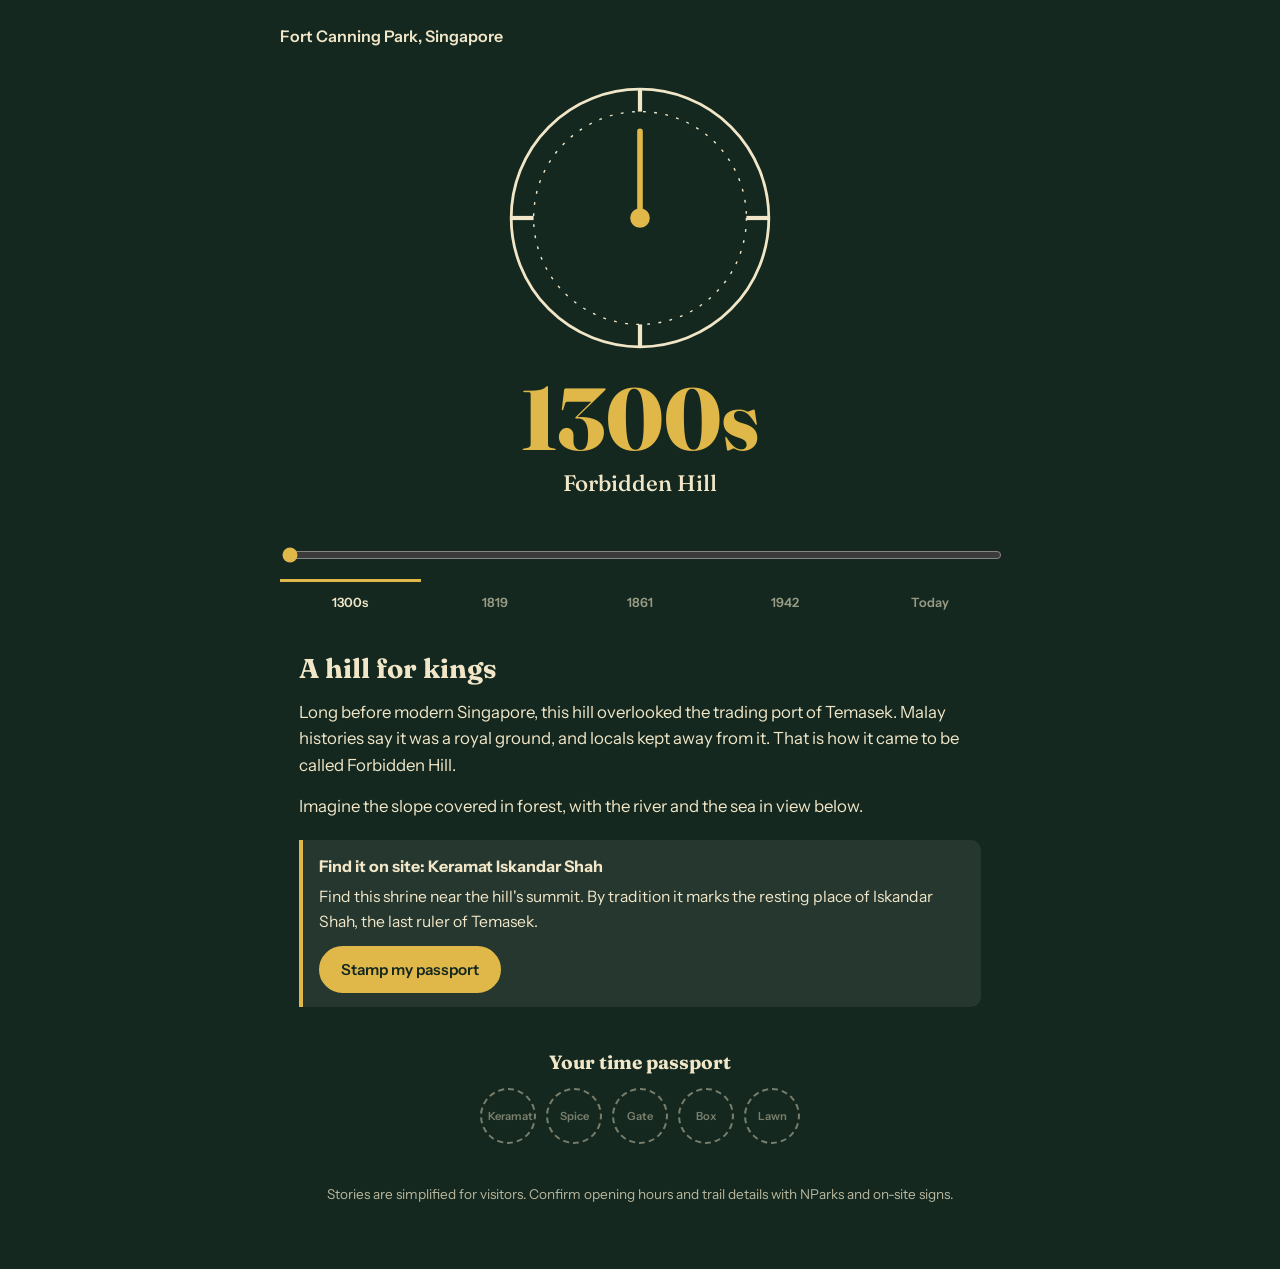
==== fortcanning.html @ 1389c536 "update" ====
<!DOCTYPE html>
<html lang="en">
<head>
<meta charset="utf-8">
<meta name="viewport" content="width=device-width, initial-scale=1">
<title>Fort Canning Time Portal</title>
<link rel="preconnect" href="https://fonts.googleapis.com">
<link rel="preconnect" href="https://fonts.gstatic.com" crossorigin>
<link href="https://fonts.googleapis.com/css2?family=Fraunces:opsz,wght@9..144,500;9..144,800&family=Instrument+Sans:wght@400;600&display=swap" rel="stylesheet">
<style>
  :root {
    --bg: #14281f; --ink: #f1e7c8; --accent: #e0b84a; --panel: rgba(255,255,255,.07);
    --display: "Fraunces", Georgia, serif;
    --body: "Instrument Sans", system-ui, sans-serif;
  }
  * { box-sizing: border-box; }
  html, body { margin: 0; }
  body {
    background: var(--bg); color: var(--ink); font-family: var(--body);
    line-height: 1.6; min-height: 100vh;
    transition: background .8s ease, color .8s ease;
  }
  main { max-width: 760px; margin: 0 auto; padding: 24px 20px 64px; }
  header p { margin: 0; font-weight: 600; }

  /* Hero: the dial and the year */
  .hero { text-align: center; padding: 28px 0 8px; }
  .dial { width: min(70vw, 280px); height: auto; display: block; margin: 0 auto; }
  .dial .ring { transform-origin: 100px 100px; transition: transform 1s cubic-bezier(.3,.8,.2,1); }
  .dial circle, .dial line { stroke: var(--ink); fill: none; transition: stroke .8s; }
  .dial .hand { stroke: var(--accent); stroke-width: 4; stroke-linecap: round; }
  .dial .dot { fill: var(--accent); stroke: none; }
  .year {
    font-family: var(--display); font-weight: 800; font-size: clamp(3rem, 14vw, 5.5rem);
    line-height: 1; margin: 16px 0 4px; color: var(--accent); transition: color .8s;
  }
  .era-name { font-family: var(--display); font-weight: 500; font-size: 1.4rem; margin: 0; }

  /* Slider */
  .slider-wrap { margin: 28px 0 8px; }
  input[type=range] { width: 100%; accent-color: var(--accent); height: 32px; }
  .stops { display: flex; justify-content: space-between; gap: 4px; }
  .stops button {
    flex: 1; background: none; border: 0; color: var(--ink); opacity: .6;
    font: 600 .8rem var(--body); padding: 10px 2px; cursor: pointer; min-height: 44px;
    border-top: 3px solid transparent;
  }
  .stops button[aria-current="true"] { opacity: 1; border-top-color: var(--accent); }

  /* Story */
  article { margin-top: 24px; max-width: 62ch; margin-inline: auto; }
  article h2 { font-family: var(--display); font-size: 1.7rem; margin: 0 0 8px; }
  article p { margin: 0 0 14px; font-size: 1.05rem; }
  .spot {
    background: var(--panel); border-left: 4px solid var(--accent);
    padding: 14px 16px; border-radius: 0 10px 10px 0; margin-top: 20px;
  }
  .spot h3 { margin: 0 0 4px; font-size: 1rem; }
  .spot p { margin: 0 0 12px; font-size: .98rem; }
  .stamp {
    background: var(--accent); color: var(--bg); border: 2px solid var(--accent); border-radius: 999px;
    font: 600 .95rem var(--body); padding: 12px 20px; min-height: 44px; cursor: pointer;
    transition: background .2s ease, color .2s ease, border-color .2s ease, transform .15s ease;
  }
  .stamp:hover { transform: translateY(-1px); filter: brightness(1.08); }
  .stamp.stamped {
    background: transparent;
    color: var(--ink);
    border-color: var(--accent);
  }
  .stamp.stamped:hover {
    background: var(--panel);
    color: var(--accent);
  }

  /* Passport */
  .passport { margin-top: 40px; text-align: center; }
  .passport h2 { font-family: var(--display); font-size: 1.2rem; margin: 0 0 10px; }
  .badges { display: flex; justify-content: center; gap: 10px; flex-wrap: wrap; }
  .badge {
    width: 56px; height: 56px; border-radius: 50%; display: grid; place-items: center;
    border: 2px dashed var(--ink); opacity: .45; font-size: .7rem; font-weight: 600;
    transition: all .4s; background: none; color: var(--ink); cursor: pointer; font-family: var(--body);
  }
  .badge:hover { opacity: .85; transform: scale(1.06); }
  .badge.got { opacity: 1; border-style: solid; background: var(--accent); color: var(--bg); border-color: var(--accent); }

  footer { margin-top: 40px; font-size: .85rem; opacity: .75; text-align: center; }

  :focus-visible { outline: 3px solid var(--accent); outline-offset: 3px; }
  @media (prefers-reduced-motion: reduce) {
    * { transition: none !important; }
  }
</style>
</head>
<body>
<main>
  <header><p>Fort Canning Park, Singapore</p></header>

  <section class="hero" aria-label="Time dial">
    <svg class="dial" viewBox="0 0 200 200" aria-hidden="true">
      <g class="ring" id="ring">
        <circle cx="100" cy="100" r="92" stroke-width="2"/>
        <circle cx="100" cy="100" r="76" stroke-width="1" stroke-dasharray="2 6"/>
        <line x1="100" y1="8" x2="100" y2="24" stroke-width="3"/>
        <line x1="192" y1="100" x2="176" y2="100" stroke-width="3"/>
        <line x1="100" y1="192" x2="100" y2="176" stroke-width="3"/>
        <line x1="8" y1="100" x2="24" y2="100" stroke-width="3"/>
      </g>
      <line class="hand" x1="100" y1="100" x2="100" y2="38"/>
      <circle class="dot" cx="100" cy="100" r="7"/>
    </svg>
    <div class="year" id="year">1300s</div>
    <p class="era-name" id="eraName">Forbidden Hill</p>
  </section>

  <section class="slider-wrap" aria-label="Choose an era">
    <label for="slider" class="visually-hidden" style="position:absolute;left:-9999px">Era</label>
    <input type="range" id="slider" min="0" max="4" step="1" value="0">
    <div class="stops" id="stops"></div>
  </section>

  <article id="story" aria-live="polite"></article>

  <section class="passport" aria-label="Time passport">
    <h2>Your time passport</h2>
    <div class="badges" id="badges"></div>
  </section>

  <footer>
    Stories are simplified for visitors. Confirm opening hours and trail details with NParks and on-site signs.
  </footer>
</main>

<script>
  // ---- 1. Content: edit this to change the experience ----
  const ERAS = [
    {
      short: "1300s", year: "1300s", name: "Forbidden Hill",
      title: "A hill for kings",
      story: [
        "Long before modern Singapore, this hill overlooked the trading port of Temasek. Malay histories say it was a royal ground, and locals kept away from it. That is how it came to be called Forbidden Hill.",
        "Imagine the slope covered in forest, with the river and the sea in view below."
      ],
      spot: { id: "keramat", label: "Keramat", place: "Keramat Iskandar Shah",
        tip: "Find this shrine near the hill's summit. By tradition it marks the resting place of Iskandar Shah, the last ruler of Temasek." },
      colors: { bg: "#14281f", ink: "#f1e7c8", accent: "#e0b84a" }
    },
    {
      short: "1819", year: "1819", name: "Government Hill",
      title: "A new British settlement",
      story: [
        "In 1819 Stamford Raffles arrived and Singapore became a British trading post. The hill was chosen for the first government buildings and Raffles' residence, so it became known as Government Hill.",
        "Raffles also set up an experimental botanical garden on the slope to test crops such as nutmeg and clove."
      ],
      spot: { id: "spice", label: "Spice", place: "Raffles Garden and Spice Garden",
        tip: "Walk the Spice Garden and look for nutmeg, clove, and other plants like those once trialled here." },
      colors: { bg: "#123247", ink: "#eaf3f2", accent: "#8fd3c7" }
    },
    {
      short: "1861", year: "1861", name: "Fort Canning",
      title: "A fort above the harbour",
      story: [
        "In the 1850s and 60s the government moved down the hill and a fort was built on top. It was named after Viscount Canning, then Governor-General of India.",
        "Soldiers lived in barracks here, and the hill became a military site for the next century."
      ],
      spot: { id: "gate", label: "Gate", place: "Fort Gate and old fort walls",
        tip: "Look for the gothic-style fort gate and the stretches of old wall. Run your hand along the brickwork." },
      colors: { bg: "#3f2420", ink: "#f6eadf", accent: "#f0c987" }
    },
    {
      short: "1942", year: "1942", name: "The Battle Box",
      title: "Command centre underground",
      story: [
        "Beneath the hill, a network of bunkers served as the British command centre during the Battle of Singapore in early 1942.",
        "Key decisions were made here as the situation worsened, and the fall of Singapore followed in February. Today the Battle Box is a museum, so you can step inside."
      ],
      spot: { id: "battlebox", label: "Box", place: "The Battle Box",
        tip: "Join the guided tour to walk the corridors and rooms. Check ticket details before you go." },
      colors: { bg: "#232427", ink: "#e8e8e2", accent: "#ffb000" }
    },
    {
      short: "Today", year: "Today", name: "Park of many layers",
      title: "Four eras under your feet",
      story: [
        "Now the hill is a green park used for picnics, concerts, and heritage walks. Every path you take crosses layers of the stories you just travelled through.",
        "Take a moment at the top. You are standing where kings, traders, soldiers, and gardeners stood before you."
      ],
      spot: { id: "green", label: "Lawn", place: "Fort Canning Green",
        tip: "Sit on the lawn and look back downhill. Spot the city skyline, then picture the forest again." },
      colors: { bg: "#e6eede", ink: "#1b2b1e", accent: "#2d7a4d" }
    }
  ];

  // ---- 2. State and storage (safe if storage is blocked) ----
  const KEY = "fcTimePassport";
  let visited = [];
  try { visited = JSON.parse(localStorage.getItem(KEY)) || []; } catch (e) {}
  function save() { try { localStorage.setItem(KEY, JSON.stringify(visited)); } catch (e) {} }

  // ---- 3. Elements ----
  const $ = id => document.getElementById(id);
  const slider = $("slider"), stops = $("stops"), story = $("story");
  const root = document.documentElement.style;

  // Era buttons under slider
  ERAS.forEach((era, i) => {
    const b = document.createElement("button");
    b.textContent = era.short;
    b.addEventListener("click", () => { slider.value = i; render(i); });
    stops.appendChild(b);
  });

  // ---- 4. Render ----
  function render(i) {
    const era = ERAS[i];
    root.setProperty("--bg", era.colors.bg);
    root.setProperty("--ink", era.colors.ink);
    root.setProperty("--accent", era.colors.accent);
    $("year").textContent = era.year;
    $("eraName").textContent = era.name;
    $("ring").style.transform = "rotate(" + (i * 72) + "deg)";
    [...stops.children].forEach((b, n) => b.setAttribute("aria-current", n === i));

    const done = visited.includes(era.spot.id);
    story.innerHTML =
      "<h2>" + era.title + "</h2>" +
      era.story.map(p => "<p>" + p + "</p>").join("") +
      '<div class="spot"><h3>Find it on site: ' + era.spot.place + "</h3>" +
      "<p>" + era.spot.tip + "</p>" +
      '<button class="stamp' + (done ? " stamped" : "") + '" id="stampBtn" title="' + (done ? "Click to unstamp" : "Click to stamp") + '">' +
      (done ? "✓ Stamped · Click to unstamp" : "Stamp my passport") + "</button></div>";

    const btn = $("stampBtn");
    btn.addEventListener("click", () => {
      if (done) {
        visited = visited.filter(id => id !== era.spot.id);
      } else {
        visited.push(era.spot.id);
      }
      save();
      render(i);
      renderBadges();
    });
  }

  function renderBadges() {
    $("badges").innerHTML = ERAS.map((e, idx) =>
      '<button type="button" class="badge' + (visited.includes(e.spot.id) ? " got" : "") +
      '" title="' + e.spot.place + (visited.includes(e.spot.id) ? " (Stamped - click to view)" : " (Click to view)") +
      '" data-idx="' + idx + '">' + e.spot.label + "</button>").join("");

    $("badges").querySelectorAll(".badge").forEach(b => {
      b.addEventListener("click", () => {
        const idx = +b.getAttribute("data-idx");
        slider.value = idx;
        render(idx);
      });
    });
  }

  slider.addEventListener("input", () => render(+slider.value));
  render(0);
  renderBadges();
</script>
</body>
</html>
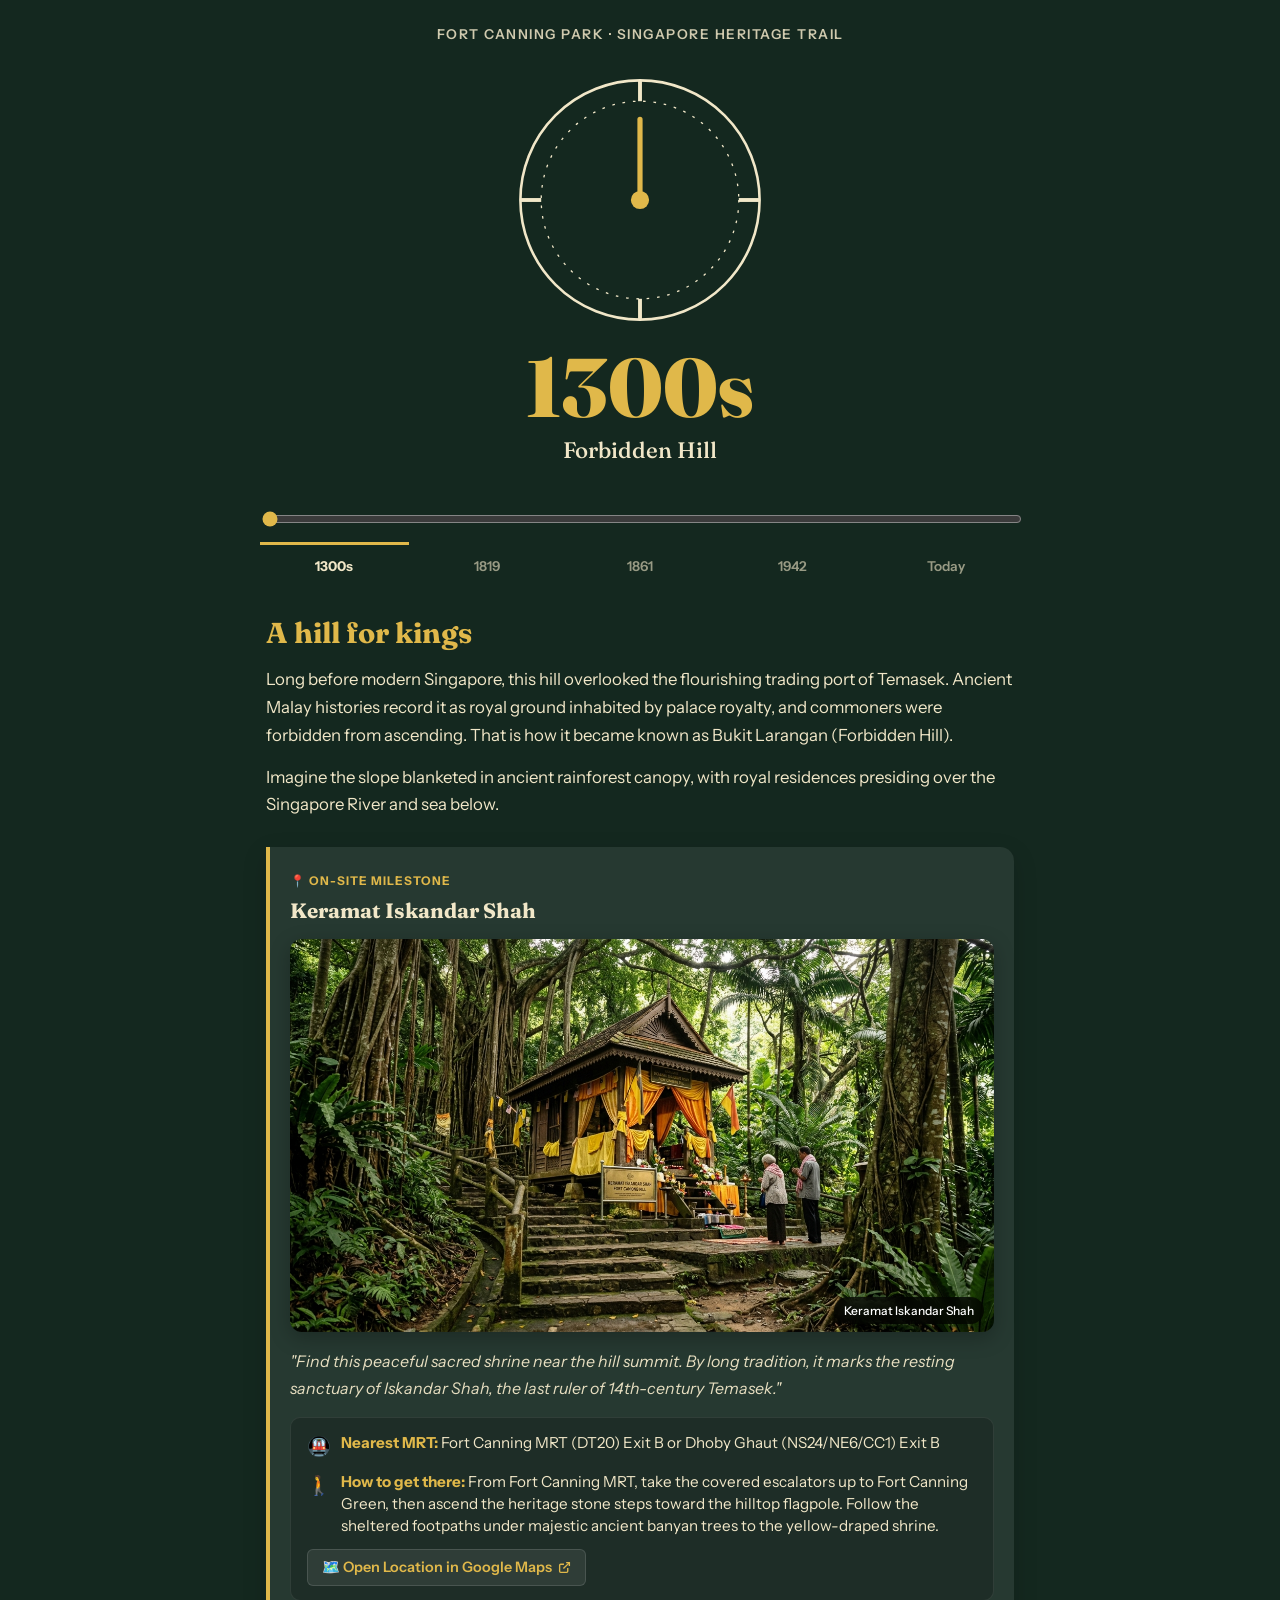
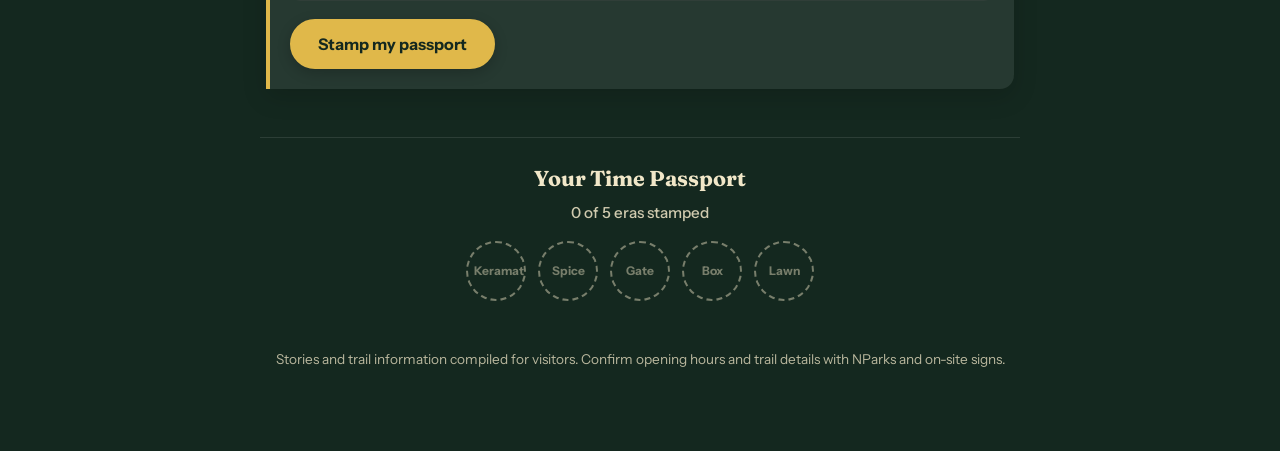
==== commit 14477efc: "updated" ====
--- a/fortcanning.html
+++ b/fortcanning.html
@@ -3,13 +3,13 @@
 <head>
 <meta charset="utf-8">
 <meta name="viewport" content="width=device-width, initial-scale=1">
-<title>Fort Canning Time Portal</title>
+<title>Fort Canning Time Portal · 700 Years of Singapore History</title>
 <link rel="preconnect" href="https://fonts.googleapis.com">
 <link rel="preconnect" href="https://fonts.gstatic.com" crossorigin>
-<link href="https://fonts.googleapis.com/css2?family=Fraunces:opsz,wght@9..144,500;9..144,800&family=Instrument+Sans:wght@400;600&display=swap" rel="stylesheet">
+<link href="https://fonts.googleapis.com/css2?family=Fraunces:opsz,wght@9..144,500;9..144,700;9..144,800&family=Instrument+Sans:wght@400;500;600;700&display=swap" rel="stylesheet">
 <style>
   :root {
-    --bg: #14281f; --ink: #f1e7c8; --accent: #e0b84a; --panel: rgba(255,255,255,.07);
+    --bg: #14281f; --ink: #f1e7c8; --accent: #e0b84a; --panel: rgba(255,255,255,.08);
     --display: "Fraunces", Georgia, serif;
     --body: "Instrument Sans", system-ui, sans-serif;
   }
@@ -20,82 +20,245 @@
     line-height: 1.6; min-height: 100vh;
     transition: background .8s ease, color .8s ease;
   }
-  main { max-width: 760px; margin: 0 auto; padding: 24px 20px 64px; }
-  header p { margin: 0; font-weight: 600; }
+  main { max-width: 800px; margin: 0 auto; padding: 24px 20px 80px; }
+  header { text-align: center; }
+  header p { margin: 0; font-weight: 600; letter-spacing: 1.5px; text-transform: uppercase; font-size: 0.85rem; opacity: 0.85; }
 
   /* Hero: the dial and the year */
-  .hero { text-align: center; padding: 28px 0 8px; }
-  .dial { width: min(70vw, 280px); height: auto; display: block; margin: 0 auto; }
+  .hero { text-align: center; padding: 24px 0 8px; }
+  .dial { width: min(70vw, 260px); height: auto; display: block; margin: 0 auto; }
   .dial .ring { transform-origin: 100px 100px; transition: transform 1s cubic-bezier(.3,.8,.2,1); }
   .dial circle, .dial line { stroke: var(--ink); fill: none; transition: stroke .8s; }
   .dial .hand { stroke: var(--accent); stroke-width: 4; stroke-linecap: round; }
   .dial .dot { fill: var(--accent); stroke: none; }
   .year {
-    font-family: var(--display); font-weight: 800; font-size: clamp(3rem, 14vw, 5.5rem);
+    font-family: var(--display); font-weight: 800; font-size: clamp(3rem, 13vw, 5.2rem);
     line-height: 1; margin: 16px 0 4px; color: var(--accent); transition: color .8s;
   }
   .era-name { font-family: var(--display); font-weight: 500; font-size: 1.4rem; margin: 0; }
 
   /* Slider */
-  .slider-wrap { margin: 28px 0 8px; }
-  input[type=range] { width: 100%; accent-color: var(--accent); height: 32px; }
+  .slider-wrap { margin: 24px 0 8px; }
+  input[type=range] { width: 100%; accent-color: var(--accent); height: 32px; cursor: pointer; }
   .stops { display: flex; justify-content: space-between; gap: 4px; }
   .stops button {
     flex: 1; background: none; border: 0; color: var(--ink); opacity: .6;
-    font: 600 .8rem var(--body); padding: 10px 2px; cursor: pointer; min-height: 44px;
-    border-top: 3px solid transparent;
-  }
-  .stops button[aria-current="true"] { opacity: 1; border-top-color: var(--accent); }
+    font: 600 .85rem var(--body); padding: 10px 2px; cursor: pointer; min-height: 44px;
+    border-top: 3px solid transparent; transition: all .2s;
+  }
+  .stops button:hover { opacity: .9; }
+  .stops button[aria-current="true"] { opacity: 1; border-top-color: var(--accent); font-weight: 700; }
 
   /* Story */
-  article { margin-top: 24px; max-width: 62ch; margin-inline: auto; }
-  article h2 { font-family: var(--display); font-size: 1.7rem; margin: 0 0 8px; }
-  article p { margin: 0 0 14px; font-size: 1.05rem; }
+  article { margin-top: 24px; max-width: 68ch; margin-inline: auto; }
+  article h2 { font-family: var(--display); font-size: 1.8rem; margin: 0 0 10px; color: var(--accent); }
+  article p { margin: 0 0 14px; font-size: 1.05rem; line-height: 1.65; }
+
+  /* Spot card */
   .spot {
     background: var(--panel); border-left: 4px solid var(--accent);
-    padding: 14px 16px; border-radius: 0 10px 10px 0; margin-top: 20px;
-  }
-  .spot h3 { margin: 0 0 4px; font-size: 1rem; }
-  .spot p { margin: 0 0 12px; font-size: .98rem; }
+    padding: 20px; border-radius: 0 14px 14px 0; margin-top: 28px;
+    box-shadow: 0 8px 24px rgba(0,0,0,.15);
+  }
+  .spot-tag {
+    display: inline-block; font-size: 0.75rem; font-weight: 700;
+    text-transform: uppercase; letter-spacing: 1px; color: var(--accent);
+    margin-bottom: 4px;
+  }
+  .spot h3 { margin: 0 0 12px; font-size: 1.3rem; font-family: var(--display); }
+
+  /* Spot Image */
+  .spot-media {
+    width: 100%; border-radius: 12px; overflow: hidden;
+    margin: 12px 0 16px; position: relative;
+    box-shadow: 0 6px 20px rgba(0,0,0,.25);
+    background: rgba(0,0,0,.2);
+  }
+  .spot-media img {
+    width: 100%; height: auto; max-height: 400px;
+    object-fit: cover; display: block;
+    transition: transform .5s cubic-bezier(.2,.8,.2,1);
+  }
+  .spot-media:hover img { transform: scale(1.03); }
+  .media-caption {
+    position: absolute; bottom: 8px; right: 10px;
+    background: rgba(0,0,0,.7); backdrop-filter: blur(6px);
+    color: #fff; font-size: 0.75rem; font-weight: 500;
+    padding: 4px 10px; border-radius: 20px; pointer-events: none;
+  }
+
+  .spot-tip { font-size: 1rem; margin: 0 0 16px; opacity: .95; font-style: italic; }
+
+  /* Transit / How to go there */
+  .spot-directions {
+    background: rgba(0,0,0,.2); border-radius: 10px;
+    padding: 14px 16px; margin: 16px 0; font-size: .95rem;
+    border: 1px solid rgba(255,255,255,.08);
+  }
+  .dir-item {
+    display: flex; gap: 10px; align-items: flex-start;
+    margin-bottom: 10px; line-height: 1.45;
+  }
+  .dir-item:last-of-type { margin-bottom: 12px; }
+  .dir-icon { font-size: 1.2rem; flex-shrink: 0; margin-top: 1px; }
+  .dir-content strong { color: var(--accent); }
+  .map-link {
+    display: inline-flex; align-items: center; gap: 6px;
+    color: var(--accent); font-weight: 600; text-decoration: none;
+    font-size: .9rem; padding: 6px 14px; background: var(--panel);
+    border-radius: 6px; border: 1px solid rgba(255,255,255,.12);
+    transition: all .2s ease;
+  }
+  .map-link:hover {
+    background: var(--accent); color: var(--bg);
+  }
+
+  /* Stamp button */
+  .spot-action { margin-top: 18px; }
   .stamp {
-    background: var(--accent); color: var(--bg); border: 2px solid var(--accent); border-radius: 999px;
-    font: 600 .95rem var(--body); padding: 12px 20px; min-height: 44px; cursor: pointer;
-    transition: background .2s ease, color .2s ease, border-color .2s ease, transform .15s ease;
-  }
-  .stamp:hover { transform: translateY(-1px); filter: brightness(1.08); }
+    background: var(--accent); color: var(--bg); border: 2px solid var(--accent);
+    border-radius: 999px; font: 700 1rem var(--body); padding: 13px 26px;
+    min-height: 48px; cursor: pointer; display: inline-flex; align-items: center; gap: 8px;
+    transition: all .2s ease; box-shadow: 0 4px 14px rgba(0,0,0,.2);
+  }
+  .stamp:hover { transform: translateY(-2px); filter: brightness(1.08); box-shadow: 0 6px 18px rgba(0,0,0,.3); }
   .stamp.stamped {
-    background: transparent;
-    color: var(--ink);
-    border-color: var(--accent);
+    background: transparent; color: var(--ink); border-color: var(--accent);
   }
   .stamp.stamped:hover {
-    background: var(--panel);
-    color: var(--accent);
+    background: var(--panel); color: var(--accent);
   }
 
   /* Passport */
-  .passport { margin-top: 40px; text-align: center; }
-  .passport h2 { font-family: var(--display); font-size: 1.2rem; margin: 0 0 10px; }
-  .badges { display: flex; justify-content: center; gap: 10px; flex-wrap: wrap; }
+  .passport {
+    margin-top: 48px; text-align: center; padding-top: 24px;
+    border-top: 1px solid rgba(255,255,255,.1);
+  }
+  .passport h2 { font-family: var(--display); font-size: 1.35rem; margin: 0 0 4px; }
+  .passport-status { font-size: .95rem; opacity: .85; margin: 0 0 16px; font-weight: 500; }
+  .badges { display: flex; justify-content: center; gap: 12px; flex-wrap: wrap; margin-bottom: 20px; }
   .badge {
-    width: 56px; height: 56px; border-radius: 50%; display: grid; place-items: center;
-    border: 2px dashed var(--ink); opacity: .45; font-size: .7rem; font-weight: 600;
-    transition: all .4s; background: none; color: var(--ink); cursor: pointer; font-family: var(--body);
-  }
-  .badge:hover { opacity: .85; transform: scale(1.06); }
-  .badge.got { opacity: 1; border-style: solid; background: var(--accent); color: var(--bg); border-color: var(--accent); }
-
-  footer { margin-top: 40px; font-size: .85rem; opacity: .75; text-align: center; }
+    width: 60px; height: 60px; border-radius: 50%; display: grid; place-items: center;
+    border: 2px dashed var(--ink); opacity: .45; font-size: .75rem; font-weight: 700;
+    transition: all .3s cubic-bezier(.2,.8,.2,1); background: none; color: var(--ink);
+    cursor: pointer; font-family: var(--body);
+  }
+  .badge:hover { opacity: .85; transform: scale(1.08); }
+  .badge.got {
+    opacity: 1; border-style: solid; background: var(--accent);
+    color: var(--bg); border-color: var(--accent); box-shadow: 0 4px 12px rgba(0,0,0,.25);
+  }
+
+  /* Completion Section */
+  .completion-section {
+    margin-top: 40px; padding: 32px 24px; background: var(--panel);
+    border-radius: 18px; border: 2px solid var(--accent);
+    box-shadow: 0 16px 40px rgba(0,0,0,.3); text-align: center;
+    animation: fadeIn .6s ease;
+  }
+  @keyframes fadeIn { from { opacity: 0; transform: translateY(16px); } to { opacity: 1; transform: translateY(0); } }
+  .completion-banner { margin-bottom: 20px; }
+  .trophy-badge { font-size: 3.2rem; margin-bottom: 8px; animation: bounce 2s infinite ease; }
+  @keyframes bounce {
+    0%, 100% { transform: translateY(0); }
+    50% { transform: translateY(-8px); }
+  }
+  .completion-banner h2 {
+    font-family: var(--display); font-size: 2.1rem; color: var(--accent); margin: 0 0 6px;
+  }
+  .completion-subtitle { font-size: 1.05rem; opacity: .9; margin: 0; }
+  .summary-grid {
+    display: flex; flex-wrap: wrap; justify-content: center; gap: 8px;
+    margin: 20px 0 26px;
+  }
+  .summary-pill {
+    background: rgba(0,0,0,.25); border: 1px solid var(--accent);
+    padding: 7px 14px; border-radius: 999px; font-size: .85rem; font-weight: 600;
+    display: inline-flex; align-items: center; gap: 6px;
+  }
+  .summary-pill span { color: var(--accent); }
+
+  /* Certificate form */
+  .cert-form {
+    max-width: 480px; margin: 0 auto 24px; text-align: left;
+    background: rgba(0,0,0,.15); padding: 18px 20px; border-radius: 12px;
+  }
+  .cert-form label { display: block; font-size: .95rem; margin-bottom: 8px; font-weight: 600; }
+  .name-input-row { display: flex; gap: 10px; }
+  .name-input-row input {
+    flex: 1; padding: 12px 14px; border-radius: 8px;
+    border: 1px solid var(--accent); background: var(--bg);
+    color: var(--ink); font-family: var(--body); font-size: 1rem;
+    outline: none; transition: box-shadow .2s;
+  }
+  .name-input-row input:focus { box-shadow: 0 0 0 3px rgba(224,184,74,.4); }
+
+  /* Certificate Canvas Preview */
+  .cert-preview-wrap {
+    margin: 20px auto; max-width: 100%; border-radius: 12px;
+    overflow: hidden; box-shadow: 0 12px 36px rgba(0,0,0,.45);
+    border: 1px solid rgba(255,255,255,.15); background: #faf7ee;
+  }
+  #certCanvas { width: 100%; height: auto; display: block; }
+
+  /* Certificate action buttons */
+  .cert-actions {
+    display: flex; flex-wrap: wrap; justify-content: center; gap: 12px; margin-top: 24px;
+  }
+  .btn-primary {
+    background: var(--accent); color: var(--bg); font: 700 1rem var(--body);
+    padding: 14px 26px; border: 0; border-radius: 999px; cursor: pointer;
+    transition: all .2s ease; display: inline-flex; align-items: center; gap: 8px;
+    box-shadow: 0 4px 14px rgba(0,0,0,.25);
+  }
+  .btn-primary:hover { filter: brightness(1.1); transform: translateY(-2px); box-shadow: 0 8px 20px rgba(0,0,0,.35); }
+  .btn-secondary {
+    background: transparent; color: var(--ink); border: 2px solid var(--accent);
+    font: 600 .95rem var(--body); padding: 12px 22px; border-radius: 999px; cursor: pointer;
+    transition: all .2s ease; display: inline-flex; align-items: center; gap: 8px;
+  }
+  .btn-secondary:hover { background: var(--panel); transform: translateY(-1px); }
+  .btn-text {
+    background: none; border: none; color: var(--ink); opacity: .7;
+    font: 500 .85rem var(--body); padding: 10px 14px; cursor: pointer;
+    text-decoration: underline; margin-top: 6px;
+  }
+  .btn-text:hover { opacity: 1; color: var(--accent); }
+
+  footer { margin-top: 48px; font-size: .85rem; opacity: .75; text-align: center; }
+
+  #confettiCanvas {
+    position: fixed; top: 0; left: 0; width: 100vw; height: 100vh;
+    pointer-events: none; z-index: 9999;
+  }
 
   :focus-visible { outline: 3px solid var(--accent); outline-offset: 3px; }
-  @media (prefers-reduced-motion: reduce) {
-    * { transition: none !important; }
+  @media (prefers-reduced-motion: reduce) { * { transition: none !important; animation: none !important; } }
+
+  /* Print Stylesheet for Certificate */
+  @media print {
+    body { background: #fff !important; color: #000 !important; }
+    header, .hero, .slider-wrap, article, .passport, footer, .cert-form, .cert-actions, #confettiCanvas {
+      display: none !important;
+    }
+    .completion-section {
+      background: none !important; border: none !important; box-shadow: none !important;
+      padding: 0 !important; margin: 0 !important;
+    }
+    .completion-banner, .summary-grid { display: none !important; }
+    .cert-preview-wrap {
+      box-shadow: none !important; border: none !important; margin: 0 !important;
+      width: 100% !important; max-width: 100% !important;
+    }
+    #certCanvas { width: 100% !important; height: auto !important; }
   }
 </style>
 </head>
 <body>
+<canvas id="confettiCanvas"></canvas>
+
 <main>
-  <header><p>Fort Canning Park, Singapore</p></header>
+  <header><p>Fort Canning Park · Singapore Heritage Trail</p></header>
 
   <section class="hero" aria-label="Time dial">
     <svg class="dial" viewBox="0 0 200 200" aria-hidden="true">
@@ -123,85 +286,189 @@
   <article id="story" aria-live="polite"></article>
 
   <section class="passport" aria-label="Time passport">
-    <h2>Your time passport</h2>
+    <h2>Your Time Passport</h2>
+    <p class="passport-status" id="passportStatus">0 of 5 eras stamped</p>
     <div class="badges" id="badges"></div>
   </section>
 
+  <!-- Completion Section (Unlocked when all 5 eras are stamped) -->
+  <section id="completionSection" class="completion-section" style="display:none;" aria-label="Completion and Certificate">
+    <div class="completion-banner">
+      <div class="trophy-badge">🏆</div>
+      <h2>Passport Completed!</h2>
+      <p class="completion-subtitle">You have successfully journeyed across 700 years of Fort Canning history!</p>
+    </div>
+
+    <div class="summary-grid">
+      <div class="summary-pill"><span>1300s</span> Keramat Iskandar Shah ✓</div>
+      <div class="summary-pill"><span>1819</span> Raffles & Spice Garden ✓</div>
+      <div class="summary-pill"><span>1861</span> Fort Gate & Fortress Walls ✓</div>
+      <div class="summary-pill"><span>1942</span> The Battlebox Bunker ✓</div>
+      <div class="summary-pill"><span>Today</span> Fort Canning Green ✓</div>
+    </div>
+
+    <!-- Personalized Name Form -->
+    <div class="cert-form">
+      <label for="certNameInput">Explorer Name on Certificate:</label>
+      <div class="name-input-row">
+        <input type="text" id="certNameInput" maxlength="40" placeholder="Enter your full name" value="Edrey Jeffrey">
+      </div>
+    </div>
+
+    <!-- Live Canvas Certificate Preview -->
+    <div class="cert-preview-wrap">
+      <canvas id="certCanvas" width="1600" height="1130"></canvas>
+    </div>
+
+    <!-- Action Buttons -->
+    <div class="cert-actions">
+      <button id="downloadCertBtn" class="btn-primary">
+        <span>📥 Download Certificate (.PNG)</span>
+      </button>
+      <button id="printCertBtn" class="btn-secondary">
+        <span>🖨️ Print / Save as PDF</span>
+      </button>
+      <button id="resetPassportBtn" class="btn-text">
+        <span>🔄 Reset Passport Stamps</span>
+      </button>
+    </div>
+  </section>
+
   <footer>
-    Stories are simplified for visitors. Confirm opening hours and trail details with NParks and on-site signs.
+    Stories and trail information compiled for visitors. Confirm opening hours and trail details with NParks and on-site signs.
   </footer>
 </main>
 
 <script>
-  // ---- 1. Content: edit this to change the experience ----
+  // ---- 1. Content: 5 Historic Eras with On-site Spots, Photos & Directions ----
   const ERAS = [
     {
       short: "1300s", year: "1300s", name: "Forbidden Hill",
       title: "A hill for kings",
       story: [
-        "Long before modern Singapore, this hill overlooked the trading port of Temasek. Malay histories say it was a royal ground, and locals kept away from it. That is how it came to be called Forbidden Hill.",
-        "Imagine the slope covered in forest, with the river and the sea in view below."
+        "Long before modern Singapore, this hill overlooked the flourishing trading port of Temasek. Ancient Malay histories record it as royal ground inhabited by palace royalty, and commoners were forbidden from ascending. That is how it became known as Bukit Larangan (Forbidden Hill).",
+        "Imagine the slope blanketed in ancient rainforest canopy, with royal residences presiding over the Singapore River and sea below."
       ],
-      spot: { id: "keramat", label: "Keramat", place: "Keramat Iskandar Shah",
-        tip: "Find this shrine near the hill's summit. By tradition it marks the resting place of Iskandar Shah, the last ruler of Temasek." },
+      spot: {
+        id: "keramat",
+        label: "Keramat",
+        place: "Keramat Iskandar Shah",
+        image: "static/images/keramat.jpg",
+        imageAlt: "Keramat Iskandar Shah shrine under lush ancient rainforest trees on Fort Canning Hill",
+        tip: "Find this peaceful sacred shrine near the hill summit. By long tradition, it marks the resting sanctuary of Iskandar Shah, the last ruler of 14th-century Temasek.",
+        mrt: "Fort Canning MRT (DT20) Exit B or Dhoby Ghaut (NS24/NE6/CC1) Exit B",
+        directions: "From Fort Canning MRT, take the covered escalators up to Fort Canning Green, then ascend the heritage stone steps toward the hilltop flagpole. Follow the sheltered footpaths under majestic ancient banyan trees to the yellow-draped shrine.",
+        mapUrl: "https://www.google.com/maps/search/?api=1&query=Keramat+Iskandar+Shah+Singapore"
+      },
       colors: { bg: "#14281f", ink: "#f1e7c8", accent: "#e0b84a" }
     },
     {
       short: "1819", year: "1819", name: "Government Hill",
       title: "A new British settlement",
       story: [
-        "In 1819 Stamford Raffles arrived and Singapore became a British trading post. The hill was chosen for the first government buildings and Raffles' residence, so it became known as Government Hill.",
-        "Raffles also set up an experimental botanical garden on the slope to test crops such as nutmeg and clove."
+        "In 1819, Sir Stamford Raffles established Singapore as a trading port. The hill was chosen for the first British Government House and Raffles' personal hilltop residence, earning it the title Government Hill.",
+        "Raffles also founded Singapore's very first experimental botanical and spice garden along the eastern slope to cultivate valuable cash crops like nutmeg, clove, and cocoa."
       ],
-      spot: { id: "spice", label: "Spice", place: "Raffles Garden and Spice Garden",
-        tip: "Walk the Spice Garden and look for nutmeg, clove, and other plants like those once trialled here." },
+      spot: {
+        id: "spice",
+        label: "Spice",
+        place: "Raffles Garden and Spice Garden",
+        image: "static/images/spice.jpg",
+        imageAlt: "Raffles Garden and terraced Spice Garden at Fort Canning Hill",
+        tip: "Stroll along the fragrant terraced gardens and look for living nutmeg, clove, and cinnamon trees descendants of the 1820s plantation experiments.",
+        mrt: "Fort Canning MRT (DT20) Exit B or Clarke Quay (NE5) Exit E",
+        directions: "Perched along the hill terrace just above River Valley Road. From Fort Canning MRT, walk past the foothills gallery and ascend the stone-lined winding garden paths into the Spice Garden terrace.",
+        mapUrl: "https://www.google.com/maps/search/?api=1&query=Fort+Canning+Spice+Garden+Singapore"
+      },
       colors: { bg: "#123247", ink: "#eaf3f2", accent: "#8fd3c7" }
     },
     {
       short: "1861", year: "1861", name: "Fort Canning",
       title: "A fort above the harbour",
       story: [
-        "In the 1850s and 60s the government moved down the hill and a fort was built on top. It was named after Viscount Canning, then Governor-General of India.",
-        "Soldiers lived in barracks here, and the hill became a military site for the next century."
+        "By 1859-1861, security concerns prompted the British administration to demolish Government House and construct a formidable hilltop artillery fort named after Viscount Charles Canning, Governor-General of India.",
+        "European soldiers were stationed in barracks on the plateau, protected by massive brick walls, moats, and heavy artillery overlooking Keppel Harbour and Singapore town."
       ],
-      spot: { id: "gate", label: "Gate", place: "Fort Gate and old fort walls",
-        tip: "Look for the gothic-style fort gate and the stretches of old wall. Run your hand along the brickwork." },
+      spot: {
+        id: "gate",
+        label: "Gate",
+        place: "Fort Gate and Old Fortress Walls",
+        image: "static/images/gate.jpg",
+        imageAlt: "Historic 1860 Fort Gate and brick fortress walls on Fort Canning Hill",
+        tip: "Examine the Gothic-revival brick gateway and the surviving sections of the 1860 fortress wall. Notice the heavy iron-studded wooden doors and rifle embrasures.",
+        mrt: "Bras Basah (CC2) Exit B, Bencoolen (DT21), or Dhoby Ghaut",
+        directions: "Walk up Canning Rise past the National Archives of Singapore. Turn onto the upper hill plateau path behind the Old Married Soldiers' Quarters until you arrive at the imposing Gothic brick archway.",
+        mapUrl: "https://www.google.com/maps/search/?api=1&query=Fort+Gate+Fort+Canning+Singapore"
+      },
       colors: { bg: "#3f2420", ink: "#f6eadf", accent: "#f0c987" }
     },
     {
       short: "1942", year: "1942", name: "The Battle Box",
       title: "Command centre underground",
       story: [
-        "Beneath the hill, a network of bunkers served as the British command centre during the Battle of Singapore in early 1942.",
-        "Key decisions were made here as the situation worsened, and the fall of Singapore followed in February. Today the Battle Box is a museum, so you can step inside."
+        "Nine metres beneath the hill, a bomb-proof labyrinth of 26 rooms served as the British Far East Command Bunker headquarters during the Battle of Singapore in World War II.",
+        "It was in this subterranean bunker on 15 February 1942 that Lieutenant-General Arthur Percival made the momentous decision to surrender Singapore to Japanese forces. Today, it is an authentic underground museum."
       ],
-      spot: { id: "battlebox", label: "Box", place: "The Battle Box",
-        tip: "Join the guided tour to walk the corridors and rooms. Check ticket details before you go." },
+      spot: {
+        id: "battlebox",
+        label: "Box",
+        place: "The Battlebox Bunker Museum",
+        image: "static/images/battlebox.jpg",
+        imageAlt: "Entrance to The Battlebox underground bunker museum at Fort Canning",
+        tip: "Visit the bunker entrance tucked into the hill slope. Guided tours take visitors through authentic operations rooms, cipher stations, and command suites.",
+        mrt: "Dhoby Ghaut MRT (NS24/NE6/CC1) Exit B",
+        directions: "Follow the pedestrian hill path from Dhoby Ghaut up to Cox Terrace, behind the main Fort Canning Centre. The bunker entrance is built into the earthen slope on the south-west side.",
+        mapUrl: "https://www.google.com/maps/search/?api=1&query=The+Battlebox+Fort+Canning+Singapore"
+      },
       colors: { bg: "#232427", ink: "#e8e8e2", accent: "#ffb000" }
     },
     {
       short: "Today", year: "Today", name: "Park of many layers",
-      title: "Four eras under your feet",
+      title: "Seven centuries under your feet",
       story: [
-        "Now the hill is a green park used for picnics, concerts, and heritage walks. Every path you take crosses layers of the stories you just travelled through.",
-        "Take a moment at the top. You are standing where kings, traders, soldiers, and gardeners stood before you."
+        "Today, Fort Canning Hill is a vibrant 18-hectare civic green haven. Open-air concerts, Shakespeare in the Park, weddings, and quiet walks take place across ground steeped in over seven centuries of history.",
+        "Take a moment on the great lawn. You stand where ancient Malay kings ruled, colonial governors governed, soldiers defended, and a modern city blossomed."
       ],
-      spot: { id: "green", label: "Lawn", place: "Fort Canning Green",
-        tip: "Sit on the lawn and look back downhill. Spot the city skyline, then picture the forest again." },
+      spot: {
+        id: "green",
+        label: "Lawn",
+        place: "Fort Canning Green",
+        image: "static/images/green.jpg",
+        imageAlt: "Fort Canning Green manicured lawn with heritage trees and modern Singapore skyline",
+        tip: "Relax on the expansive lawn framed by Gothic gate monuments. Look south towards the modern Singapore skyline, visualizing the layers of time beneath you.",
+        mrt: "Fort Canning MRT (DT20) Exit B",
+        directions: "Exit Fort Canning MRT at Exit B and ride the covered outdoor escalators straight up into Fort Canning Park. You will emerge directly onto the sweeping lawn of Fort Canning Green.",
+        mapUrl: "https://www.google.com/maps/search/?api=1&query=Fort+Canning+Green+Singapore"
+      },
       colors: { bg: "#e6eede", ink: "#1b2b1e", accent: "#2d7a4d" }
     }
   ];
 
-  // ---- 2. State and storage (safe if storage is blocked) ----
+  // ---- 2. State & Storage ----
   const KEY = "fcTimePassport";
+  const NAME_KEY = "fcExplorerName";
   let visited = [];
   try { visited = JSON.parse(localStorage.getItem(KEY)) || []; } catch (e) {}
   function save() { try { localStorage.setItem(KEY, JSON.stringify(visited)); } catch (e) {} }
+
+  // Explorer Name state
+  let currentName = localStorage.getItem(NAME_KEY) || "Edrey Jeffrey";
 
   // ---- 3. Elements ----
   const $ = id => document.getElementById(id);
   const slider = $("slider"), stops = $("stops"), story = $("story");
   const root = document.documentElement.style;
+  const completionSection = $("completionSection");
+  const certNameInput = $("certNameInput");
+
+  if (certNameInput) {
+    certNameInput.value = currentName;
+    certNameInput.addEventListener("input", (e) => {
+      currentName = e.target.value;
+      try { localStorage.setItem(NAME_KEY, currentName); } catch (err) {}
+      renderCertificate(currentName);
+    });
+  }
 
   // Era buttons under slider
   ERAS.forEach((era, i) => {
@@ -211,7 +478,7 @@
     stops.appendChild(b);
   });
 
-  // ---- 4. Render ----
+  // ---- 4. Render Main Era View ----
   function render(i) {
     const era = ERAS[i];
     root.setProperty("--bg", era.colors.bg);
@@ -223,16 +490,42 @@
     [...stops.children].forEach((b, n) => b.setAttribute("aria-current", n === i));
 
     const done = visited.includes(era.spot.id);
+
     story.innerHTML =
       "<h2>" + era.title + "</h2>" +
       era.story.map(p => "<p>" + p + "</p>").join("") +
-      '<div class="spot"><h3>Find it on site: ' + era.spot.place + "</h3>" +
-      "<p>" + era.spot.tip + "</p>" +
-      '<button class="stamp' + (done ? " stamped" : "") + '" id="stampBtn" title="' + (done ? "Click to unstamp" : "Click to stamp") + '">' +
-      (done ? "✓ Stamped · Click to unstamp" : "Stamp my passport") + "</button></div>";
+      '<div class="spot">' +
+        '<span class="spot-tag">📍 On-Site Milestone</span>' +
+        '<h3>' + era.spot.place + '</h3>' +
+        '<div class="spot-media">' +
+          '<img src="' + era.spot.image + '" alt="' + era.spot.imageAlt + '" loading="lazy">' +
+          '<span class="media-caption">' + era.spot.place + '</span>' +
+        '</div>' +
+        '<p class="spot-tip">"' + era.spot.tip + '"</p>' +
+        '<div class="spot-directions">' +
+          '<div class="dir-item">' +
+            '<span class="dir-icon">🚇</span>' +
+            '<div class="dir-content"><strong>Nearest MRT:</strong> ' + era.spot.mrt + '</div>' +
+          '</div>' +
+          '<div class="dir-item">' +
+            '<span class="dir-icon">🚶</span>' +
+            '<div class="dir-content"><strong>How to get there:</strong> ' + era.spot.directions + '</div>' +
+          '</div>' +
+          '<a href="' + era.spot.mapUrl + '" target="_blank" rel="noopener noreferrer" class="map-link">' +
+            '<span>🗺️ Open Location in Google Maps</span>' +
+            '<svg width="13" height="13" viewBox="0 0 24 24" fill="none" stroke="currentColor" stroke-width="2.5"><path d="M18 13v6a2 2 0 0 1-2 2H5a2 2 0 0 1-2-2V8a2 2 0 0 1 2-2h6"></path><polyline points="15 3 21 3 21 9"></polyline><line x1="10" y1="14" x2="21" y2="3"></line></svg>' +
+          '</a>' +
+        '</div>' +
+        '<div class="spot-action">' +
+          '<button class="stamp' + (done ? " stamped" : "") + '" id="stampBtn" title="' + (done ? "Click to unstamp" : "Click to stamp") + '">' +
+            (done ? "✓ Stamped · Click to unstamp" : "Stamp my passport") +
+          '</button>' +
+        '</div>' +
+      '</div>';
 
     const btn = $("stampBtn");
     btn.addEventListener("click", () => {
+      const isCompletingAll = !done && (visited.length === ERAS.length - 1);
       if (done) {
         visited = visited.filter(id => id !== era.spot.id);
       } else {
@@ -241,9 +534,11 @@
       save();
       render(i);
       renderBadges();
+      checkCompletion(isCompletingAll);
     });
   }
 
+  // ---- 5. Passport Badges & Completion Check ----
   function renderBadges() {
     $("badges").innerHTML = ERAS.map((e, idx) =>
       '<button type="button" class="badge' + (visited.includes(e.spot.id) ? " got" : "") +
@@ -257,11 +552,302 @@
         render(idx);
       });
     });
-  }
-
+
+    const statusEl = $("passportStatus");
+    if (visited.length === ERAS.length) {
+      statusEl.innerHTML = "🎉 <strong>All 5 Eras Visited!</strong> Your Certificate of Accomplishment is unlocked below.";
+      statusEl.style.color = "var(--accent)";
+    } else {
+      statusEl.textContent = visited.length + " of " + ERAS.length + " eras stamped";
+      statusEl.style.color = "inherit";
+    }
+  }
+
+  function checkCompletion(justCompletedAll) {
+    if (visited.length === ERAS.length) {
+      completionSection.style.display = "block";
+      renderCertificate(currentName);
+      if (justCompletedAll) {
+        launchConfetti();
+        setTimeout(() => {
+          completionSection.scrollIntoView({ behavior: "smooth" });
+        }, 300);
+      }
+    } else {
+      completionSection.style.display = "none";
+    }
+  }
+
+  // ---- 6. Draw Certificate of Accomplishment on Canvas ----
+  function renderCertificate(name) {
+    const canvas = $("certCanvas");
+    if (!canvas) return;
+    const ctx = canvas.getContext("2d");
+    const W = 1600, H = 1130;
+    canvas.width = W;
+    canvas.height = H;
+
+    // Background Vintage Parchment
+    const bgGrad = ctx.createRadialGradient(W / 2, H / 2, 80, W / 2, H / 2, W / 1.15);
+    bgGrad.addColorStop(0, "#fefcf6");
+    bgGrad.addColorStop(1, "#f2ebd7");
+    ctx.fillStyle = bgGrad;
+    ctx.fillRect(0, 0, W, H);
+
+    // Outer Heavy Gold Border
+    ctx.strokeStyle = "#c59b27";
+    ctx.lineWidth = 6;
+    ctx.strokeRect(36, 36, W - 72, H - 72);
+
+    // Inner Deep Forest Green Border
+    ctx.strokeStyle = "#14281f";
+    ctx.lineWidth = 2.5;
+    ctx.strokeRect(48, 48, W - 96, H - 96);
+
+    // Thin Gold Inset Line
+    ctx.strokeStyle = "#e0b84a";
+    ctx.lineWidth = 1;
+    ctx.strokeRect(55, 55, W - 110, H - 110);
+
+    // Corner Ornaments
+    const corners = [
+      [55, 55], [W - 55, 55],
+      [55, H - 55], [W - 55, H - 55]
+    ];
+    corners.forEach(([cx, cy]) => {
+      ctx.fillStyle = "#c59b27";
+      ctx.beginPath();
+      ctx.arc(cx, cy, 9, 0, Math.PI * 2);
+      ctx.fill();
+      ctx.strokeStyle = "#14281f";
+      ctx.lineWidth = 1.5;
+      ctx.beginPath();
+      ctx.arc(cx, cy, 16, 0, Math.PI * 2);
+      ctx.stroke();
+    });
+
+    // Subtitle Tag
+    ctx.fillStyle = "#8a6d1c";
+    ctx.font = "700 17px 'Instrument Sans', system-ui, sans-serif";
+    ctx.textAlign = "center";
+    ctx.fillText("REPUBLIC OF SINGAPORE · NATIONAL HERITAGE EXPEDITION", W / 2, 122);
+
+    // Main Title
+    ctx.fillStyle = "#14281f";
+    ctx.font = "800 54px 'Fraunces', Georgia, serif";
+    ctx.fillText("CERTIFICATE OF ACCOMPLISHMENT", W / 2, 185);
+
+    // Decorative Flourish Bar
+    ctx.strokeStyle = "#c59b27";
+    ctx.lineWidth = 2;
+    ctx.beginPath();
+    ctx.moveTo(W / 2 - 250, 215);
+    ctx.lineTo(W / 2 - 25, 215);
+    ctx.moveTo(W / 2 + 25, 215);
+    ctx.lineTo(W / 2 + 250, 215);
+    ctx.stroke();
+
+    ctx.fillStyle = "#c59b27";
+    ctx.save();
+    ctx.translate(W / 2, 215);
+    ctx.rotate(Math.PI / 4);
+    ctx.fillRect(-7, -7, 14, 14);
+    ctx.restore();
+
+    // Presentation text
+    ctx.fillStyle = "#5c574b";
+    ctx.font = "italic 22px 'Fraunces', Georgia, serif";
+    ctx.fillText("This official citation is awarded in recognition of", W / 2, 280);
+
+    // Explorer Name
+    const explorerName = (name && name.trim()) ? name.trim() : "Fort Canning Explorer";
+    ctx.fillStyle = "#14281f";
+    ctx.font = "800 58px 'Fraunces', Georgia, serif";
+    ctx.fillText(explorerName, W / 2, 365);
+
+    // Underline
+    ctx.strokeStyle = "#d4af37";
+    ctx.lineWidth = 2.5;
+    ctx.beginPath();
+    const nameWidth = ctx.measureText(explorerName).width;
+    const halfLine = Math.max(nameWidth / 2 + 45, 220);
+    ctx.moveTo(W / 2 - halfLine, 395);
+    ctx.lineTo(W / 2 + halfLine, 395);
+    ctx.stroke();
+
+    // Citation Body
+    ctx.fillStyle = "#33312b";
+    ctx.font = "400 23px 'Instrument Sans', system-ui, sans-serif";
+    ctx.fillText("for successfully traversing 700 years of living history across Fort Canning Hill,", W / 2, 455);
+    ctx.fillText("uncovering all five historical milestones from ancient Malay kingdom to modern heritage park.", W / 2, 492);
+
+    // 5 Era Medallions
+    const medalY = 645;
+    const gap = 245;
+    const startX = W / 2 - 2 * gap;
+
+    ERAS.forEach((e, idx) => {
+      const mx = startX + idx * gap;
+
+      // Medallion outer gold ring
+      ctx.fillStyle = "#faf3e0";
+      ctx.beginPath();
+      ctx.arc(mx, medalY, 52, 0, Math.PI * 2);
+      ctx.fill();
+      ctx.strokeStyle = "#c59b27";
+      ctx.lineWidth = 3;
+      ctx.stroke();
+
+      // Inner dashed ring
+      ctx.save();
+      ctx.setLineDash([4, 4]);
+      ctx.strokeStyle = "#14281f";
+      ctx.lineWidth = 1.5;
+      ctx.beginPath();
+      ctx.arc(mx, medalY, 44, 0, Math.PI * 2);
+      ctx.stroke();
+      ctx.restore();
+
+      // Era year & star stamp
+      ctx.fillStyle = "#14281f";
+      ctx.font = "800 21px 'Fraunces', Georgia, serif";
+      ctx.fillText(e.year, mx, medalY - 7);
+
+      ctx.fillStyle = "#c59b27";
+      ctx.font = "700 12px 'Instrument Sans', system-ui, sans-serif";
+      ctx.fillText("★ STAMPED ★", mx, medalY + 15);
+
+      // Label under medal
+      ctx.fillStyle = "#1b2b1e";
+      ctx.font = "700 17px 'Instrument Sans', system-ui, sans-serif";
+      ctx.fillText(e.spot.label, mx, medalY + 82);
+      ctx.fillStyle = "#6e6859";
+      ctx.font = "400 14px 'Instrument Sans', system-ui, sans-serif";
+      ctx.fillText(e.name, mx, medalY + 104);
+    });
+
+    // Bottom Footer Area
+    const bottomY = 965;
+
+    // Official Gold Wax-style Seal on Left
+    const sealX = 220;
+    ctx.fillStyle = "#c59b27";
+    ctx.beginPath();
+    ctx.arc(sealX, bottomY, 55, 0, Math.PI * 2);
+    ctx.fill();
+    ctx.strokeStyle = "#ffffff";
+    ctx.lineWidth = 3;
+    ctx.stroke();
+
+    ctx.fillStyle = "#ffffff";
+    ctx.font = "800 13px 'Instrument Sans', system-ui, sans-serif";
+    ctx.fillText("OFFICIAL SEAL", sealX, bottomY - 6);
+    ctx.font = "700 11px 'Instrument Sans', system-ui, sans-serif";
+    ctx.fillText("VERIFIED 2026", sealX, bottomY + 12);
+
+    // Center Registry Serial
+    ctx.fillStyle = "#6e6859";
+    ctx.font = "500 15px 'Instrument Sans', monospace";
+    ctx.fillText("HERITAGE PASSPORT REGISTRY: FC-700YRS-" + Math.abs(explorerName.split("").reduce((a, b) => ((a << 5) - a) + b.charCodeAt(0), 0) % 90000 + 10000), W / 2, bottomY - 12);
+    ctx.font = "italic 16px 'Fraunces', Georgia, serif";
+    ctx.fillText("Fort Canning Hill Historical Expedition · Singapore", W / 2, bottomY + 14);
+
+    // Right: Date & Signature
+    const today = new Date();
+    const dateFormatted = today.toLocaleDateString("en-SG", { year: "numeric", month: "long", day: "numeric" });
+    const sigX = W - 230;
+
+    ctx.strokeStyle = "#14281f";
+    ctx.lineWidth = 1.5;
+    ctx.beginPath();
+    ctx.moveTo(sigX - 120, bottomY + 8);
+    ctx.lineTo(sigX + 120, bottomY + 8);
+    ctx.stroke();
+
+    ctx.fillStyle = "#14281f";
+    ctx.font = "italic 22px 'Fraunces', Georgia, serif";
+    ctx.fillText("Heritage Trail Curator", sigX, bottomY - 6);
+    ctx.fillStyle = "#555248";
+    ctx.font = "500 14px 'Instrument Sans', system-ui, sans-serif";
+    ctx.fillText("Date of Award: " + dateFormatted, sigX, bottomY + 32);
+  }
+
+  // ---- 7. Confetti Celebration Effect ----
+  function launchConfetti() {
+    const c = $("confettiCanvas");
+    if (!c) return;
+    const ctx = c.getContext("2d");
+    c.width = window.innerWidth;
+    c.height = window.innerHeight;
+    const pieces = [];
+    const colors = ["#e0b84a", "#2d7a4d", "#f1e7c8", "#ffb000", "#8fd3c7", "#f0c987", "#ffffff"];
+    for (let i = 0; i < 110; i++) {
+      pieces.push({
+        x: Math.random() * c.width,
+        y: Math.random() * c.height - c.height,
+        r: Math.random() * 6 + 4,
+        d: Math.random() * 50 + 10,
+        color: colors[Math.floor(Math.random() * colors.length)],
+        tilt: Math.floor(Math.random() * 10) - 10,
+        tiltAngleIncremental: (Math.random() * 0.08) + 0.04,
+        tiltAngle: 0
+      });
+    }
+    let frame = 0;
+    function draw() {
+      ctx.clearRect(0, 0, c.width, c.height);
+      pieces.forEach(p => {
+        p.tiltAngle += p.tiltAngleIncremental;
+        p.y += (Math.cos(p.d) + 3 + p.r / 2) / 2;
+        p.tilt = Math.sin(p.tiltAngle - (p.r / 3)) * 14;
+        ctx.beginPath();
+        ctx.lineWidth = p.r / 2;
+        ctx.strokeStyle = p.color;
+        ctx.moveTo(p.x + p.tilt + p.r / 4, p.y);
+        ctx.lineTo(p.x + p.tilt, p.y + p.tilt + p.r / 4);
+        ctx.stroke();
+      });
+      frame++;
+      if (frame < 220) {
+        requestAnimationFrame(draw);
+      } else {
+        ctx.clearRect(0, 0, c.width, c.height);
+      }
+    }
+    draw();
+  }
+
+  // ---- 8. Action Listeners (Download PNG, Print PDF, Reset) ----
+  $("downloadCertBtn").addEventListener("click", () => {
+    const canvas = $("certCanvas");
+    if (!canvas) return;
+    const link = document.createElement("a");
+    const safeName = (currentName || "Explorer").trim().replace(/[^a-zA-Z0-9_-]/g, "_");
+    link.download = "Fort_Canning_Certificate_" + safeName + ".png";
+    link.href = canvas.toDataURL("image/png");
+    link.click();
+  });
+
+  $("printCertBtn").addEventListener("click", () => {
+    window.print();
+  });
+
+  $("resetPassportBtn").addEventListener("click", () => {
+    if (confirm("Reset all stamps on your passport? You can stamp them again anytime.")) {
+      visited = [];
+      save();
+      render(+slider.value);
+      renderBadges();
+      checkCompletion(false);
+      window.scrollTo({ top: 0, behavior: "smooth" });
+    }
+  });
+
+  // ---- 9. Startup Initialization ----
   slider.addEventListener("input", () => render(+slider.value));
   render(0);
   renderBadges();
+  checkCompletion(false);
 </script>
 </body>
 </html>
